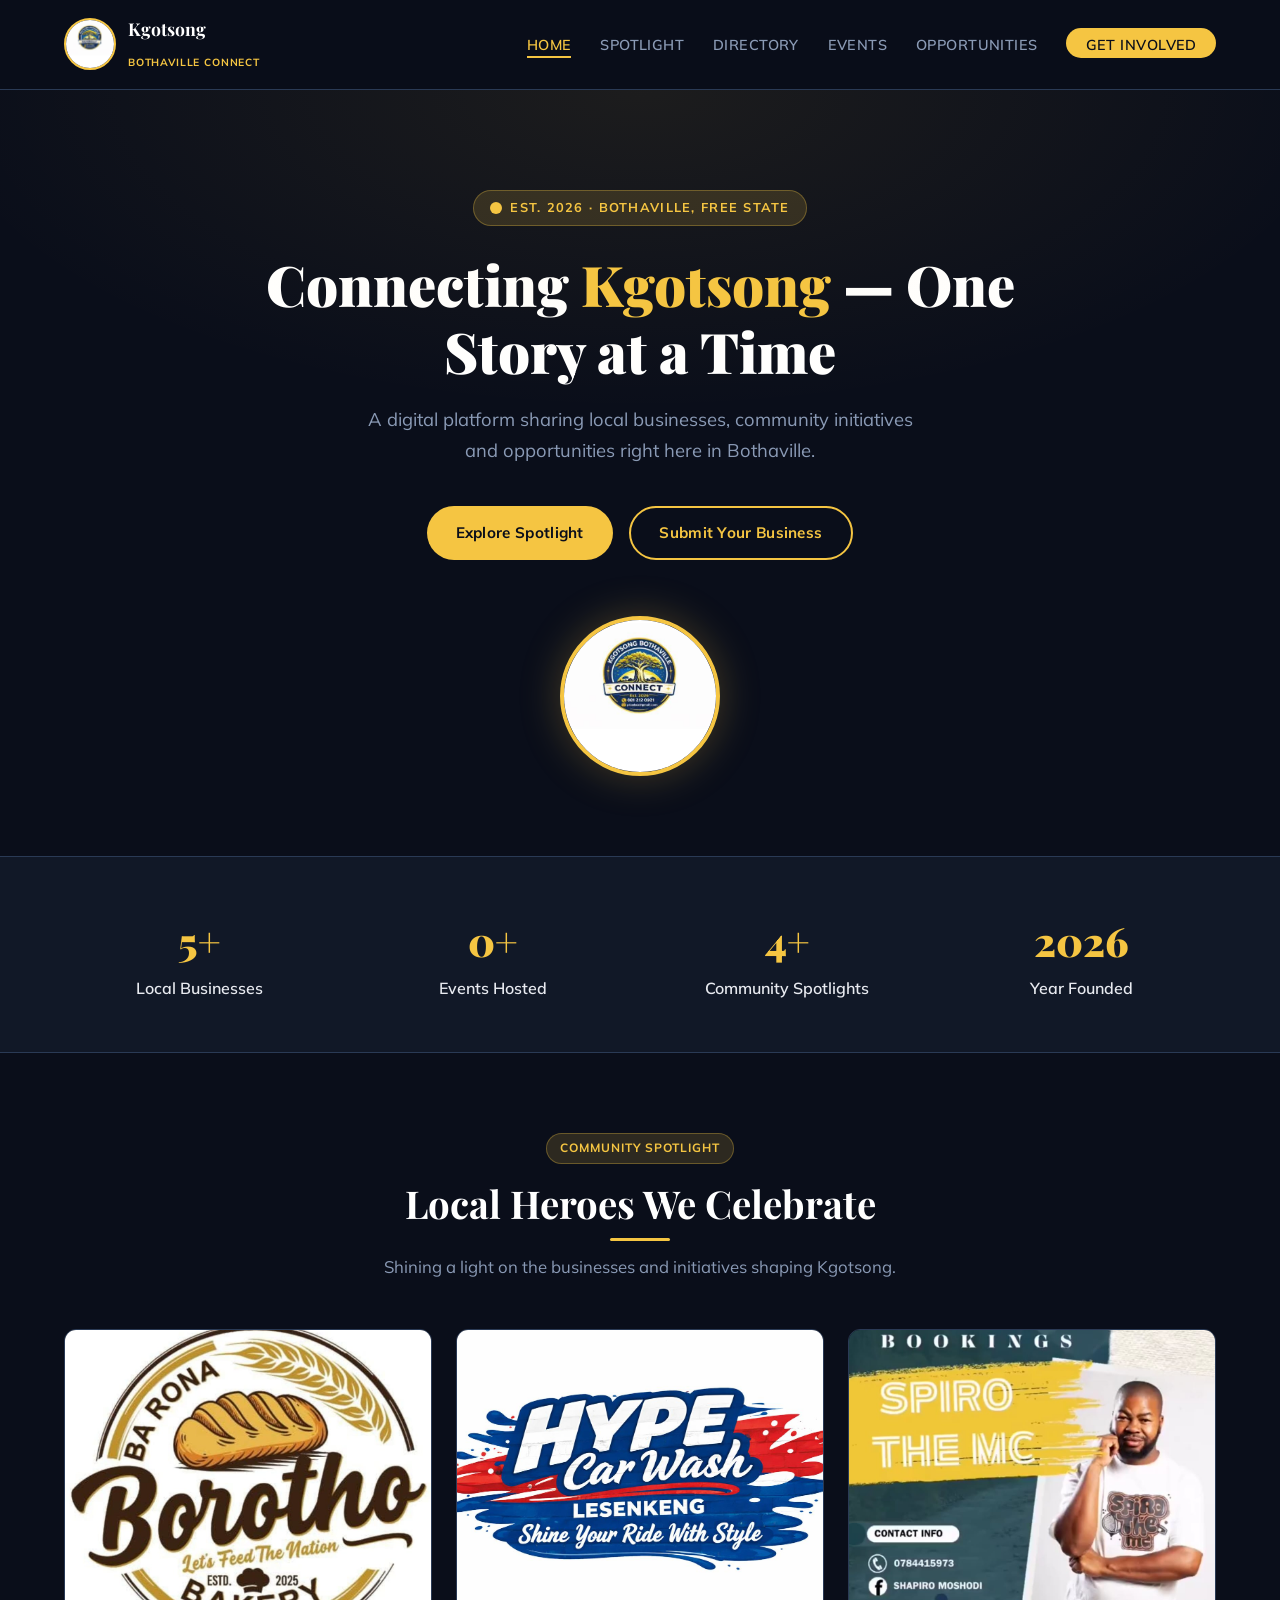
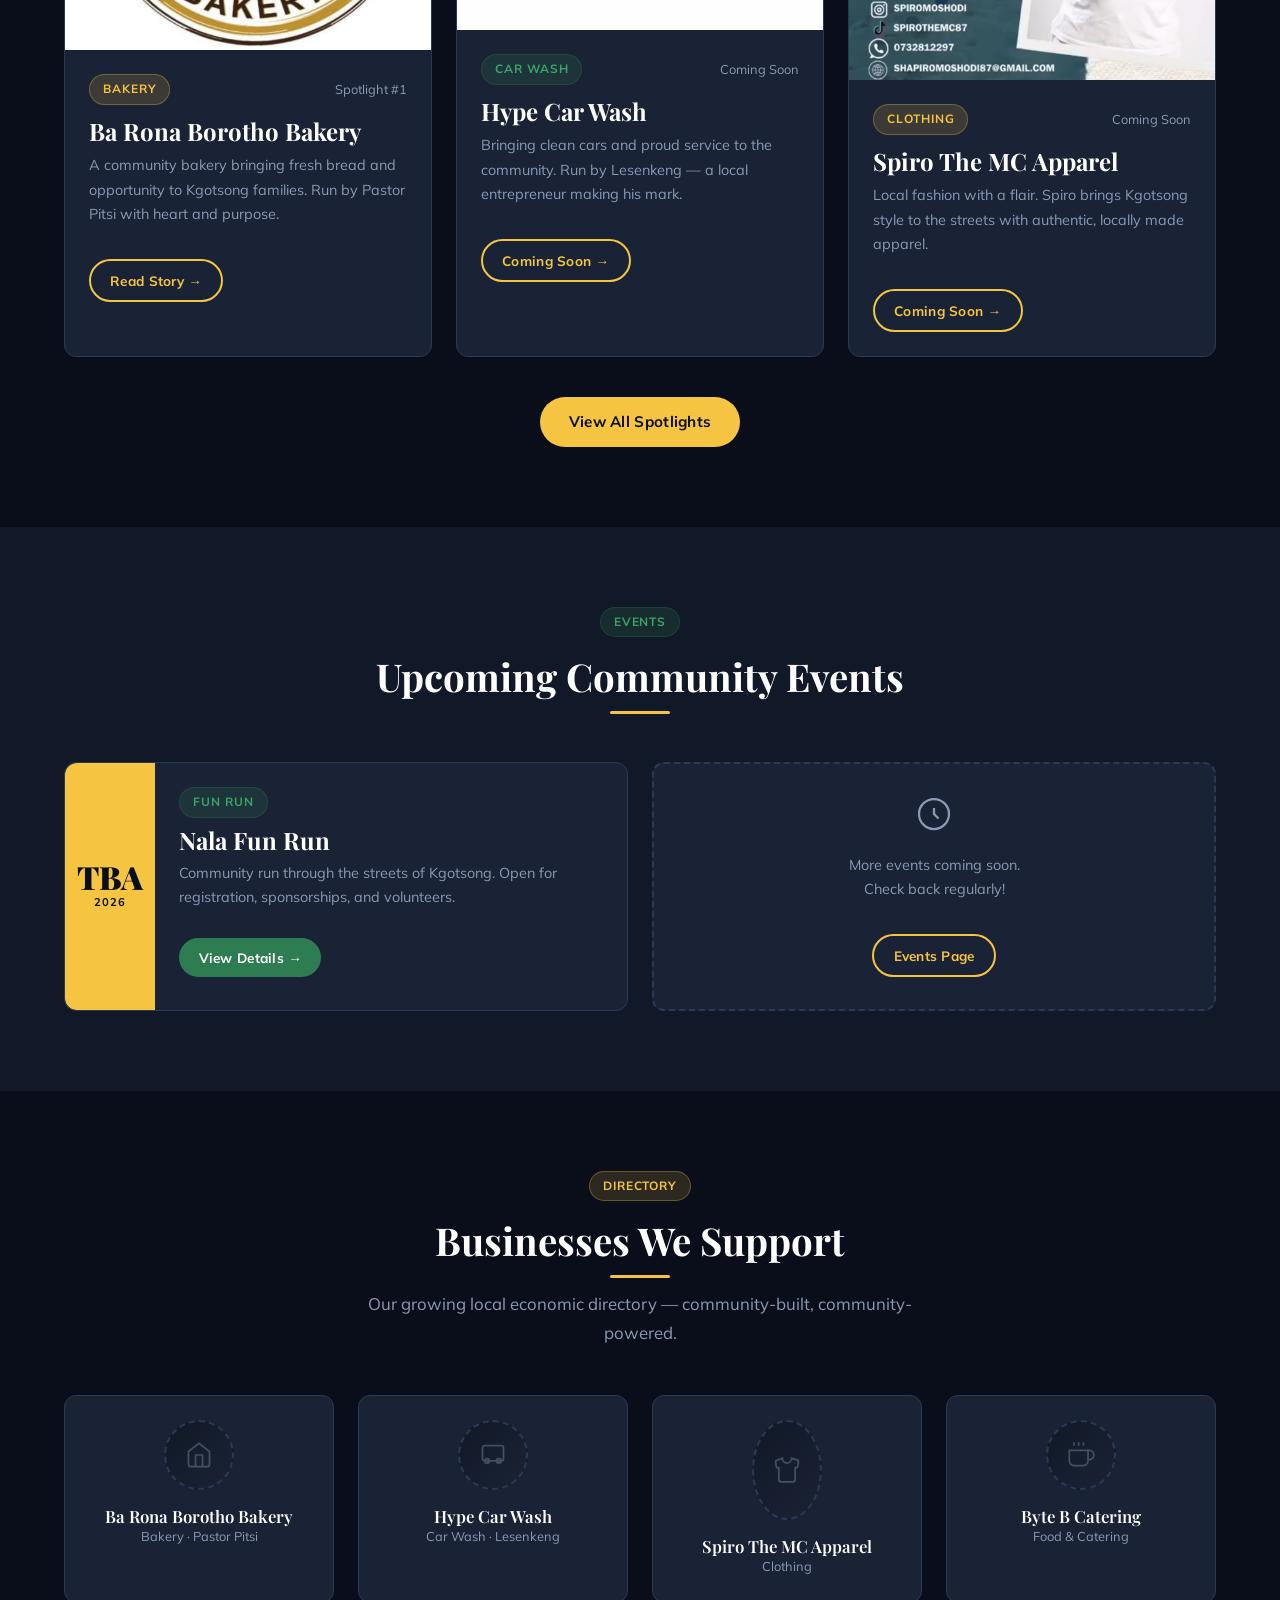
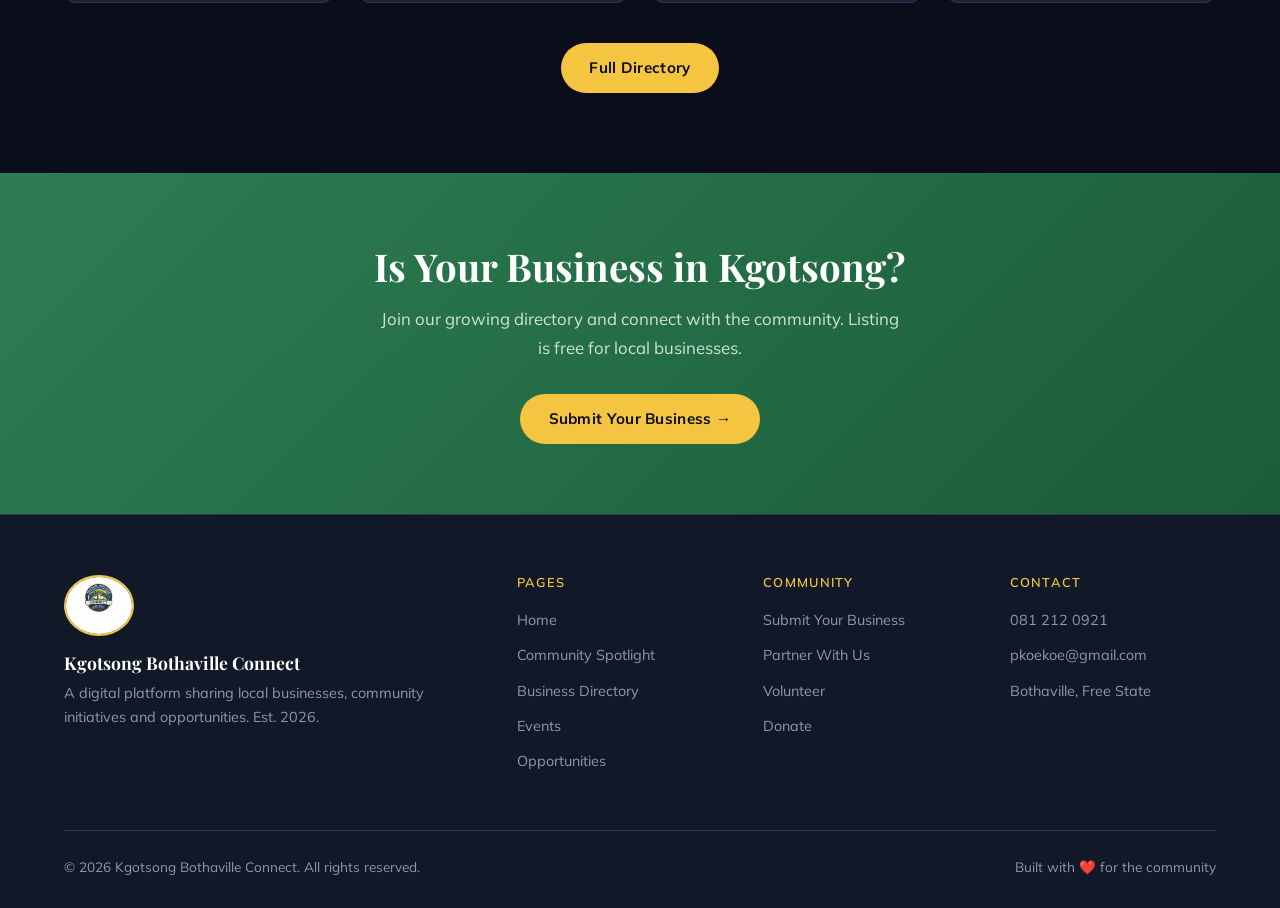
==== index.html @ 286d7a0a "Move files to root for GitHub Pages" ====
<!DOCTYPE html>
<html lang="en">
<head>
  <meta charset="UTF-8" />
  <meta name="viewport" content="width=device-width, initial-scale=1.0" />
  <title>Kgotsong Bothaville Connect</title>
  <link rel="stylesheet" href="css/style.css" />
  <link rel="icon" type="image/jpeg" href="logo.jpeg" />
</head>
<body>

  <!-- NAV -->
  <div id="nav-placeholder"></div>

  <!-- ═══════════════ HERO ═══════════════ -->
  <section class="hero" style="text-align:center;">
    <div class="container">
      <div class="hero-badge">
        <svg width="12" height="12" viewBox="0 0 12 12" fill="currentColor"><circle cx="6" cy="6" r="6"/></svg>
        Est. 2026 · Bothaville, Free State
      </div>
      <h1 class="hero-title" style="max-width:760px;margin:0 auto 1.2rem">
        Connecting <span>Kgotsong</span> — One Story at a Time
      </h1>
      <p style="font-size:1.15rem;max-width:560px;margin:0 auto 2.5rem;color:var(--muted)">
        A digital platform sharing local businesses, community initiatives and opportunities right here in Bothaville.
      </p>
      <div style="display:flex;gap:1rem;justify-content:center;flex-wrap:wrap">
        <a href="pages/spotlight.html" class="btn btn-primary">Explore Spotlight</a>
        <a href="pages/support.html" class="btn btn-outline">Submit Your Business</a>
      </div>

      <!-- Logo hero image -->
      <div style="margin-top:3.5rem">
        <img
          src="images/logo.jpeg"
          alt="Kgotsong Bothaville Connect"
          style="width:160px;height:160px;border-radius:50%;object-fit:cover;border:4px solid var(--gold);box-shadow:0 0 40px rgba(245,197,66,0.25);margin:0 auto"
          onerror="this.outerHTML='<div class=\'img-placeholder\' style=\'width:160px;height:160px;border-radius:50%;margin:0 auto\'><svg width=48 height=48 viewBox=\'0 0 24 24\' fill=\'none\' stroke=\'currentColor\' stroke-width=\'1.5\'><circle cx=12 cy=12 r=10/><path d=\'M12 6v6l4 2\'/></svg><span>Logo</span></div>'"
        />
      </div>
    </div>
  </section>

  <!-- ═══════════════ STATS ═══════════════ -->
  <section class="section-sm stats-section" style="background:var(--deep);border-top:1px solid var(--border);border-bottom:1px solid var(--border)">
    <div class="container">
      <div class="grid-4" style="text-align:center">
        <div class="fade-up">
          <div style="font-family:'Playfair Display',serif;font-size:2.5rem;font-weight:900;color:var(--gold)" data-count="6" data-suffix="+">0+</div>
          <p style="margin:0;font-weight:600;color:var(--text)">Local Businesses</p>
        </div>
        <div class="fade-up">
          <div style="font-family:'Playfair Display',serif;font-size:2.5rem;font-weight:900;color:var(--gold)" data-count="1" data-suffix="+">0+</div>
          <p style="margin:0;font-weight:600;color:var(--text)">Events Hosted</p>
        </div>
        <div class="fade-up">
          <div style="font-family:'Playfair Display',serif;font-size:2.5rem;font-weight:900;color:var(--gold)" data-count="5" data-suffix="+">0+</div>
          <p style="margin:0;font-weight:600;color:var(--text)">Community Spotlights</p>
        </div>
        <div class="fade-up">
          <div style="font-family:'Playfair Display',serif;font-size:2.5rem;font-weight:900;color:var(--gold)">2026</div>
          <p style="margin:0;font-weight:600;color:var(--text)">Year Founded</p>
        </div>
      </div>
    </div>
  </section>

  <!-- ═══════════════ LATEST SPOTLIGHT ═══════════════ -->
  <section class="section">
    <div class="container">
      <div class="section-header fade-up">
        <span class="tag tag-gold">Community Spotlight</span>
        <h2 style="margin-top:1rem">Local Heroes We Celebrate</h2>
        <div class="gold-line"></div>
        <p>Shining a light on the businesses and initiatives shaping Kgotsong.</p>
      </div>

      <div class="grid-3">
        <!-- Spotlight 1 — Ba Rona Borotho Bakery -->
        <div class="card fade-up">
          <img src="images/barona-borotho.jpeg" alt="Ba Rona Borotho Bakery" class="card-img" style="object-fit:cover;height:320px;width:100%" />
          <div class="card-body">
            <div style="display:flex;justify-content:space-between;align-items:center;margin-bottom:0.75rem">
              <span class="tag tag-gold">Bakery</span>
              <span style="font-size:0.8rem;color:var(--muted)">Spotlight #1</span>
            </div>
            <h3>Ba Rona Borotho Bakery</h3>
            <p style="font-size:0.9rem;margin-top:0.5rem">A community bakery bringing fresh bread and opportunity to Kgotsong families. Run by Pastor Pitsi with heart and purpose.</p>
            <a href="pages/spotlight.html#barona" class="btn btn-outline" style="margin-top:1rem;padding:0.5rem 1.2rem;font-size:0.85rem">Read Story →</a>
          </div>
        </div>

        <!-- Spotlight 2 — Hype Car Wash -->
        <div class="card fade-up">
          <img src="images/hype-carwash.jpeg" alt="Hype Car Wash" class="card-img" style="object-fit:cover;height:300px;width:100%" />
          <div class="card-body">
            <div style="display:flex;justify-content:space-between;align-items:center;margin-bottom:0.75rem">
              <span class="tag tag-green">Car Wash</span>
              <span style="font-size:0.8rem;color:var(--muted)">Coming Soon</span>
            </div>
            <h3>Hype Car Wash</h3>
            <p style="font-size:0.9rem;margin-top:0.5rem">Bringing clean cars and proud service to the community. Run by Lesenkeng — a local entrepreneur making his mark.</p>
            <a href="pages/spotlight.html" class="btn btn-outline" style="margin-top:1rem;padding:0.5rem 1.2rem;font-size:0.85rem">Coming Soon →</a>
          </div>
        </div>

        <!-- Spotlight 3 — Spiro The MC Apparel -->
        <div class="card fade-up">
          <img src="images/spiro-apparel.jpeg" alt="Spiro The MC Apparel" class="card-img" style="object-fit:cover;height:350px;width:100%" />
          <div class="card-body">
            <div style="display:flex;justify-content:space-between;align-items:center;margin-bottom:0.75rem">
              <span class="tag tag-gold">Clothing</span>
              <span style="font-size:0.8rem;color:var(--muted)">Coming Soon</span>
            </div>
            <h3>Spiro The MC Apparel</h3>
            <p style="font-size:0.9rem;margin-top:0.5rem">Local fashion with a flair. Spiro brings Kgotsong style to the streets with authentic, locally made apparel.</p>
            <a href="pages/spotlight.html" class="btn btn-outline" style="margin-top:1rem;padding:0.5rem 1.2rem;font-size:0.85rem">Coming Soon →</a>
          </div>
        </div>
      </div>

      <div style="text-align:center;margin-top:2.5rem">
        <a href="pages/spotlight.html" class="btn btn-primary">View All Spotlights</a>
      </div>
    </div>
  </section>

  <!-- ═══════════════ UPCOMING EVENTS ═══════════════ -->
  <section class="section" style="background:var(--deep)">
    <div class="container">
      <div class="section-header fade-up">
        <span class="tag tag-green">Events</span>
        <h2 style="margin-top:1rem">Upcoming Community Events</h2>
        <div class="gold-line"></div>
      </div>

      <div class="grid-2">
        <div class="card fade-up" style="display:flex;gap:0;">
          <div style="background:var(--gold);color:var(--night);padding:1.5rem;display:flex;flex-direction:column;align-items:center;justify-content:center;min-width:90px;border-radius:var(--radius) 0 0 var(--radius)">
            <span style="font-family:'Playfair Display',serif;font-size:2rem;font-weight:900;line-height:1">TBA</span>
            <span style="font-size:0.7rem;font-weight:700;text-transform:uppercase;letter-spacing:0.1em">2026</span>
          </div>
          <div class="card-body">
            <span class="tag tag-green" style="margin-bottom:0.5rem">Fun Run</span>
            <h3>Nala Fun Run</h3>
            <p style="font-size:0.9rem;margin-top:0.4rem">Community run through the streets of Kgotsong. Open for registration, sponsorships, and volunteers.</p>
            <a href="pages/events.html" class="btn btn-green" style="margin-top:0.75rem;padding:0.5rem 1.2rem;font-size:0.85rem">View Details →</a>
          </div>
        </div>

        <div class="card fade-up" style="border:2px dashed var(--border);display:flex;align-items:center;justify-content:center;padding:2rem;text-align:center;min-height:160px">
          <div>
            <svg width="36" height="36" viewBox="0 0 24 24" fill="none" stroke="var(--muted)" stroke-width="1.5" style="margin:0 auto 0.75rem"><circle cx="12" cy="12" r="10"/><path d="M12 8v4l3 3"/></svg>
            <p style="font-size:0.9rem">More events coming soon.<br>Check back regularly!</p>
            <a href="pages/events.html" class="btn btn-outline" style="margin-top:1rem;padding:0.5rem 1.2rem;font-size:0.85rem">Events Page</a>
          </div>
        </div>
      </div>
    </div>
  </section>

  <!-- ═══════════════ BUSINESSES SECTION ═══════════════ -->
  <section class="section">
    <div class="container">
      <div class="section-header fade-up">
        <span class="tag tag-gold">Directory</span>
        <h2 style="margin-top:1rem">Businesses We Support</h2>
        <div class="gold-line"></div>
        <p>Our growing local economic directory — community-built, community-powered.</p>
      </div>

      <div class="grid-4">
        <div class="card fade-up" style="text-align:center;padding:1.5rem">
          <div class="img-placeholder" style="width:70px;height:70px;border-radius:50%;margin:0 auto 1rem">
            <svg width="28" height="28" viewBox="0 0 24 24" fill="none" stroke="currentColor" stroke-width="1.5"><path d="M3 9l9-7 9 7v11a2 2 0 01-2 2H5a2 2 0 01-2-2z"/><polyline points="9 22 9 12 15 12 15 22"/></svg>
          </div>
          <h4>Ba Rona Borotho Bakery</h4>
          <p style="font-size:0.8rem;color:var(--muted)">Bakery · Pastor Pitsi</p>
        </div>
        <div class="card fade-up" style="text-align:center;padding:1.5rem">
          <div class="img-placeholder" style="width:70px;height:70px;border-radius:50%;margin:0 auto 1rem">
            <svg width="28" height="28" viewBox="0 0 24 24" fill="none" stroke="currentColor" stroke-width="1.5"><path d="M19 17H5a2 2 0 01-2-2V6a2 2 0 012-2h14a2 2 0 012 2v9a2 2 0 01-2 2z"/><circle cx="7" cy="17" r="2"/><circle cx="17" cy="17" r="2"/></svg>
          </div>
          <h4>Hype Car Wash</h4>
          <p style="font-size:0.8rem;color:var(--muted)">Car Wash · Lesenkeng</p>
        </div>
        <div class="card fade-up" style="text-align:center;padding:1.5rem">
          <div class="img-placeholder" style="width:70px;height:100px;border-radius:50%;margin:0 auto 1rem">
            <svg width="28" height="28" viewBox="0 0 24 24" fill="none" stroke="currentColor" stroke-width="1.5"><path d="M20.38 3.46L16 2a4 4 0 01-8 0L3.62 3.46a2 2 0 00-1.34 2.23l.58 3.57a1 1 0 00.99.84H5v10a2 2 0 002 2h10a2 2 0 002-2V10h1.15a1 1 0 00.99-.84l.58-3.57a2 2 0 00-1.34-2.23z"/></svg>
          </div>
          <h4>Spiro The MC Apparel</h4>
          <p style="font-size:0.8rem;color:var(--muted)">Clothing</p>
        </div>
        <div class="card fade-up" style="text-align:center;padding:1.5rem">
          <div class="img-placeholder" style="width:70px;height:70px;border-radius:50%;margin:0 auto 1rem">
            <svg width="28" height="28" viewBox="0 0 24 24" fill="none" stroke="currentColor" stroke-width="1.5"><path d="M18 8h1a4 4 0 010 8h-1M2 8h16v9a4 4 0 01-4 4H6a4 4 0 01-4-4V8zM6 1v3M10 1v3M14 1v3"/></svg>
          </div>
          <h4>Byte B Catering</h4>
          <p style="font-size:0.8rem;color:var(--muted)">Food & Catering</p>
        </div>
      </div>

      <div style="text-align:center;margin-top:2.5rem">
        <a href="pages/directory.html" class="btn btn-primary">Full Directory</a>
      </div>
    </div>
  </section>

  <!-- ═══════════════ CTA BAND ═══════════════ -->
  <section style="background:linear-gradient(135deg,var(--green) 0%,#1a5c38 100%);padding:70px 0">
    <div class="container" style="text-align:center">
      <h2 class="fade-up" style="color:var(--white)">Is Your Business in Kgotsong?</h2>
      <p class="fade-up" style="max-width:520px;margin:1rem auto;color:rgba(255,255,255,0.8);font-size:1.05rem">Join our growing directory and connect with the community. Listing is free for local businesses.</p>
      <a href="pages/support.html" class="btn btn-primary fade-up" style="margin-top:1rem">Submit Your Business →</a>
    </div>
  </section>

  <!-- FOOTER -->
  <div id="footer-placeholder"></div>

  <script src="js/nav.js"></script>
  <script src="js/main.js"></script>
</body>
</html>
---- css/style.css ----
/* =============================================
   KGOTSONG BOTHAVILLE CONNECT — Main Stylesheet
   ============================================= */

@import url('https://fonts.googleapis.com/css2?family=Playfair+Display:wght@400;700;900&family=Mulish:wght@300;400;600;700&display=swap');

/* ── CSS Variables ── */
:root {
  --night: #0a0e1a;
  --deep: #111827;
  --card: #1a2235;
  --border: #2a3a55;
  --gold: #f5c542;
  --gold-light: #fde98a;
  --gold-dim: rgba(245,197,66,0.15);
  --green: #2e7d52;
  --green-light: #3da368;
  --text: #e8eaf0;
  --muted: #8a9ab5;
  --white: #ffffff;
  --radius: 12px;
  --shadow: 0 8px 32px rgba(0,0,0,0.4);
  --transition: 0.3s cubic-bezier(0.4,0,0.2,1);
}

/* ── Reset & Base ── */
*, *::before, *::after { box-sizing: border-box; margin: 0; padding: 0; }

html { scroll-behavior: smooth; }

body {
  font-family: 'Mulish', sans-serif;
  background: var(--night);
  color: var(--text);
  line-height: 1.7;
  font-size: 16px;
  overflow-x: hidden;
}

img { max-width: 100%; height: auto; display: block; }
a { color: var(--gold); text-decoration: none; transition: var(--transition); }
a:hover { color: var(--gold-light); }
ul { list-style: none; }

/* ── Typography ── */
h1, h2, h3, h4 {
  font-family: 'Playfair Display', serif;
  line-height: 1.2;
  color: var(--white);
}

h1 { font-size: clamp(2rem, 5vw, 3.5rem); font-weight: 900; }
h2 { font-size: clamp(1.5rem, 3vw, 2.4rem); font-weight: 700; }
h3 { font-size: clamp(1.1rem, 2vw, 1.5rem); font-weight: 700; }
h4 { font-size: 1.05rem; font-weight: 600; }

p { color: var(--muted); margin-bottom: 1rem; }
p:last-child { margin-bottom: 0; }

/* ── Layout Utilities ── */
.container { max-width: 1200px; margin: 0 auto; padding: 0 1.5rem; }
.section { padding: 80px 0; }
.section-sm { padding: 50px 0; }

.section-header {
  text-align: center;
  margin-bottom: 3rem;
}
.section-header p {
  max-width: 600px;
  margin: 0.75rem auto 0;
  font-size: 1.05rem;
}

.gold-line {
  width: 60px;
  height: 3px;
  background: var(--gold);
  margin: 0.75rem auto 0;
  border-radius: 2px;
}

/* ── Header / Nav ── */
header {
  position: sticky;
  top: 0;
  z-index: 1000;
  background: rgba(10,14,26,0.95);
  backdrop-filter: blur(12px);
  border-bottom: 1px solid var(--border);
}

nav {
  display: flex;
  align-items: center;
  justify-content: space-between;
  padding: 0.9rem 1.5rem;
  max-width: 1200px;
  margin: 0 auto;
}

.nav-logo {
  display: flex;
  align-items: center;
  gap: 0.75rem;
  font-family: 'Playfair Display', serif;
  font-weight: 700;
  color: var(--white);
  font-size: 1.1rem;
}

.nav-logo img {
  width: 52px;
  height: 52px;
  border-radius: 50%;
  object-fit: cover;
  border: 2px solid var(--gold);
}

.nav-links {
  display: flex;
  gap: 1.8rem;
  align-items: center;
}

.nav-links a {
  color: var(--muted);
  font-weight: 600;
  font-size: 0.9rem;
  letter-spacing: 0.03em;
  text-transform: uppercase;
  position: relative;
  padding-bottom: 4px;
}

.nav-links a::after {
  content: '';
  position: absolute;
  left: 0; bottom: 0;
  width: 0; height: 2px;
  background: var(--gold);
  transition: var(--transition);
}

.nav-links a:hover, .nav-links a.active {
  color: var(--gold);
}
.nav-links a:hover::after, .nav-links a.active::after {
  width: 100%;
}

.nav-cta {
  background: var(--gold);
  color: var(--night) !important;
  padding: 0.5rem 1.2rem;
  border-radius: 50px;
  font-weight: 700;
}
.nav-cta::after { display: none !important; }
.nav-cta:hover { background: var(--gold-light) !important; color: var(--night) !important; }

/* Hamburger */
.hamburger {
  display: none;
  flex-direction: column;
  gap: 5px;
  cursor: pointer;
  background: none;
  border: none;
  padding: 4px;
}
.hamburger span {
  width: 26px; height: 2px;
  background: var(--text);
  border-radius: 2px;
  transition: var(--transition);
}

/* ── Buttons ── */
.btn {
  display: inline-flex;
  align-items: center;
  gap: 0.5rem;
  padding: 0.75rem 1.8rem;
  border-radius: 50px;
  font-weight: 700;
  font-size: 0.95rem;
  cursor: pointer;
  transition: var(--transition);
  border: none;
  letter-spacing: 0.02em;
}

.btn-primary {
  background: var(--gold);
  color: var(--night);
}
.btn-primary:hover {
  background: var(--gold-light);
  color: var(--night);
  transform: translateY(-2px);
  box-shadow: 0 8px 20px rgba(245,197,66,0.35);
}

.btn-outline {
  background: transparent;
  color: var(--gold);
  border: 2px solid var(--gold);
}
.btn-outline:hover {
  background: var(--gold-dim);
  transform: translateY(-2px);
}

.btn-green {
  background: var(--green);
  color: var(--white);
}
.btn-green:hover {
  background: var(--green-light);
  color: var(--white);
  transform: translateY(-2px);
  box-shadow: 0 8px 20px rgba(46,125,82,0.4);
}

/* ── Cards ── */
.card {
  background: var(--card);
  border: 1px solid var(--border);
  border-radius: var(--radius);
  overflow: hidden;
  transition: var(--transition);
}
.card:hover {
  transform: translateY(-5px);
  border-color: var(--gold);
  box-shadow: var(--shadow);
}

.card-img {
  width: 100%;
  height: 200px;
  object-fit: cover;
  background: var(--deep);
}

.card-body { padding: 1.5rem; }

/* ── Image Placeholder ── */
.img-placeholder {
  background: linear-gradient(135deg, var(--deep), var(--card));
  border: 2px dashed var(--border);
  border-radius: var(--radius);
  display: flex;
  flex-direction: column;
  align-items: center;
  justify-content: center;
  color: var(--muted);
  font-size: 0.85rem;
  gap: 0.5rem;
  font-weight: 600;
  letter-spacing: 0.05em;
  text-transform: uppercase;
}
.img-placeholder svg { opacity: 0.4; }

/* ── Tag / Badge ── */
.tag {
  display: inline-block;
  padding: 0.25rem 0.8rem;
  border-radius: 50px;
  font-size: 0.75rem;
  font-weight: 700;
  letter-spacing: 0.08em;
  text-transform: uppercase;
}
.tag-gold { background: var(--gold-dim); color: var(--gold); border: 1px solid rgba(245,197,66,0.3); }
.tag-green { background: rgba(46,125,82,0.2); color: var(--green-light); border: 1px solid rgba(46,125,82,0.3); }

/* ── Grid Layouts ── */
.grid-3 { display: grid; grid-template-columns: repeat(3, 1fr); gap: 1.5rem; }
.grid-2 { display: grid; grid-template-columns: repeat(2, 1fr); gap: 1.5rem; }
.grid-4 { display: grid; grid-template-columns: repeat(4, 1fr); gap: 1.5rem; }

/* ── Hero (shared) ── */
.hero {
  position: relative;
  padding: 100px 0 80px;
  overflow: hidden;
}

.hero::before {
  content: '';
  position: absolute;
  inset: 0;
  background: radial-gradient(ellipse 80% 60% at 50% 0%, rgba(245,197,66,0.08) 0%, transparent 70%);
  pointer-events: none;
}

.hero-badge {
  display: inline-flex;
  align-items: center;
  gap: 0.5rem;
  background: var(--gold-dim);
  border: 1px solid rgba(245,197,66,0.3);
  color: var(--gold);
  padding: 0.4rem 1rem;
  border-radius: 50px;
  font-size: 0.8rem;
  font-weight: 700;
  letter-spacing: 0.1em;
  text-transform: uppercase;
  margin-bottom: 1.5rem;
}

.hero-title span { color: var(--gold); }

/* ── Footer ── */
footer {
  background: var(--deep);
  border-top: 1px solid var(--border);
  padding: 60px 0 30px;
}

.footer-grid {
  display: grid;
  grid-template-columns: 2fr 1fr 1fr 1fr;
  gap: 2.5rem;
  margin-bottom: 3rem;
}

.footer-brand img {
  width: 70px;
  border-radius: 50%;
  margin-bottom: 1rem;
  border: 2px solid var(--gold);
}

.footer-brand p { font-size: 0.9rem; }

.footer-col h4 {
  color: var(--gold);
  font-family: 'Mulish', sans-serif;
  font-size: 0.8rem;
  text-transform: uppercase;
  letter-spacing: 0.1em;
  margin-bottom: 1rem;
}

.footer-col ul li { margin-bottom: 0.5rem; }
.footer-col ul li a { color: var(--muted); font-size: 0.9rem; }
.footer-col ul li a:hover { color: var(--gold); }

.footer-bottom {
  border-top: 1px solid var(--border);
  padding-top: 1.5rem;
  display: flex;
  justify-content: space-between;
  align-items: center;
  font-size: 0.85rem;
  color: var(--muted);
}

/* ── Star divider ── */
.divider {
  display: flex;
  align-items: center;
  gap: 1rem;
  margin: 3rem 0;
  color: var(--border);
}
.divider::before, .divider::after {
  content: '';
  flex: 1;
  height: 1px;
  background: var(--border);
}

/* ── Scroll animations ── */
.fade-up {
  opacity: 0;
  transform: translateY(30px);
  transition: opacity 0.6s ease, transform 0.6s ease;
}
.fade-up.visible {
  opacity: 1;
  transform: translateY(0);
}

/* ── Responsive ── */
@media (max-width: 1024px) {
  .grid-4 { grid-template-columns: repeat(2, 1fr); }
  .footer-grid { grid-template-columns: 1fr 1fr; }
}

@media (max-width: 768px) {
  .nav-links { display: none; flex-direction: column; position: fixed; top: 72px; left: 0; right: 0; background: var(--deep); padding: 2rem; gap: 1.2rem; border-bottom: 1px solid var(--border); }
  .nav-links.open { display: flex; }
  .hamburger { display: flex; }
  .grid-3, .grid-2 { grid-template-columns: 1fr; }
  .grid-4 { grid-template-columns: 1fr; }
  .footer-grid { grid-template-columns: 1fr; }
  .footer-bottom { flex-direction: column; gap: 0.5rem; text-align: center; }
  .hero { padding: 70px 0 50px; }
}
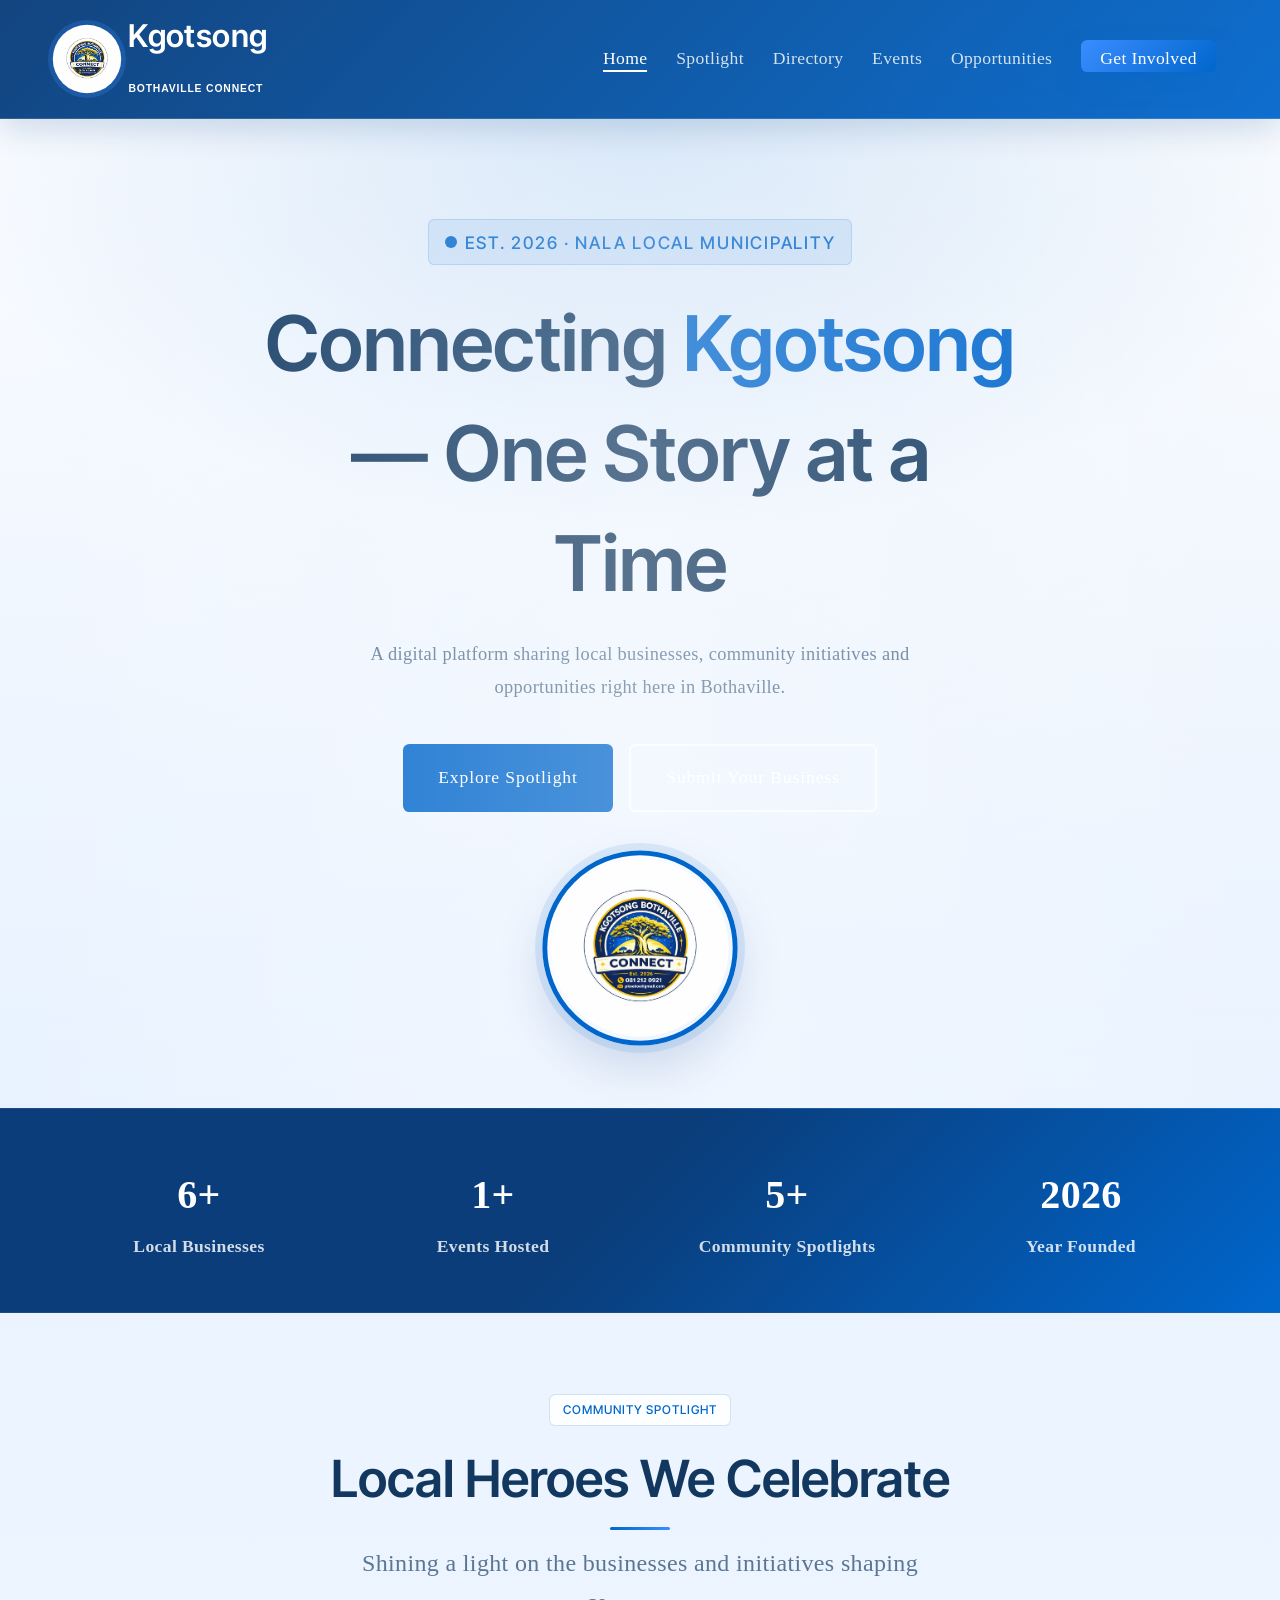
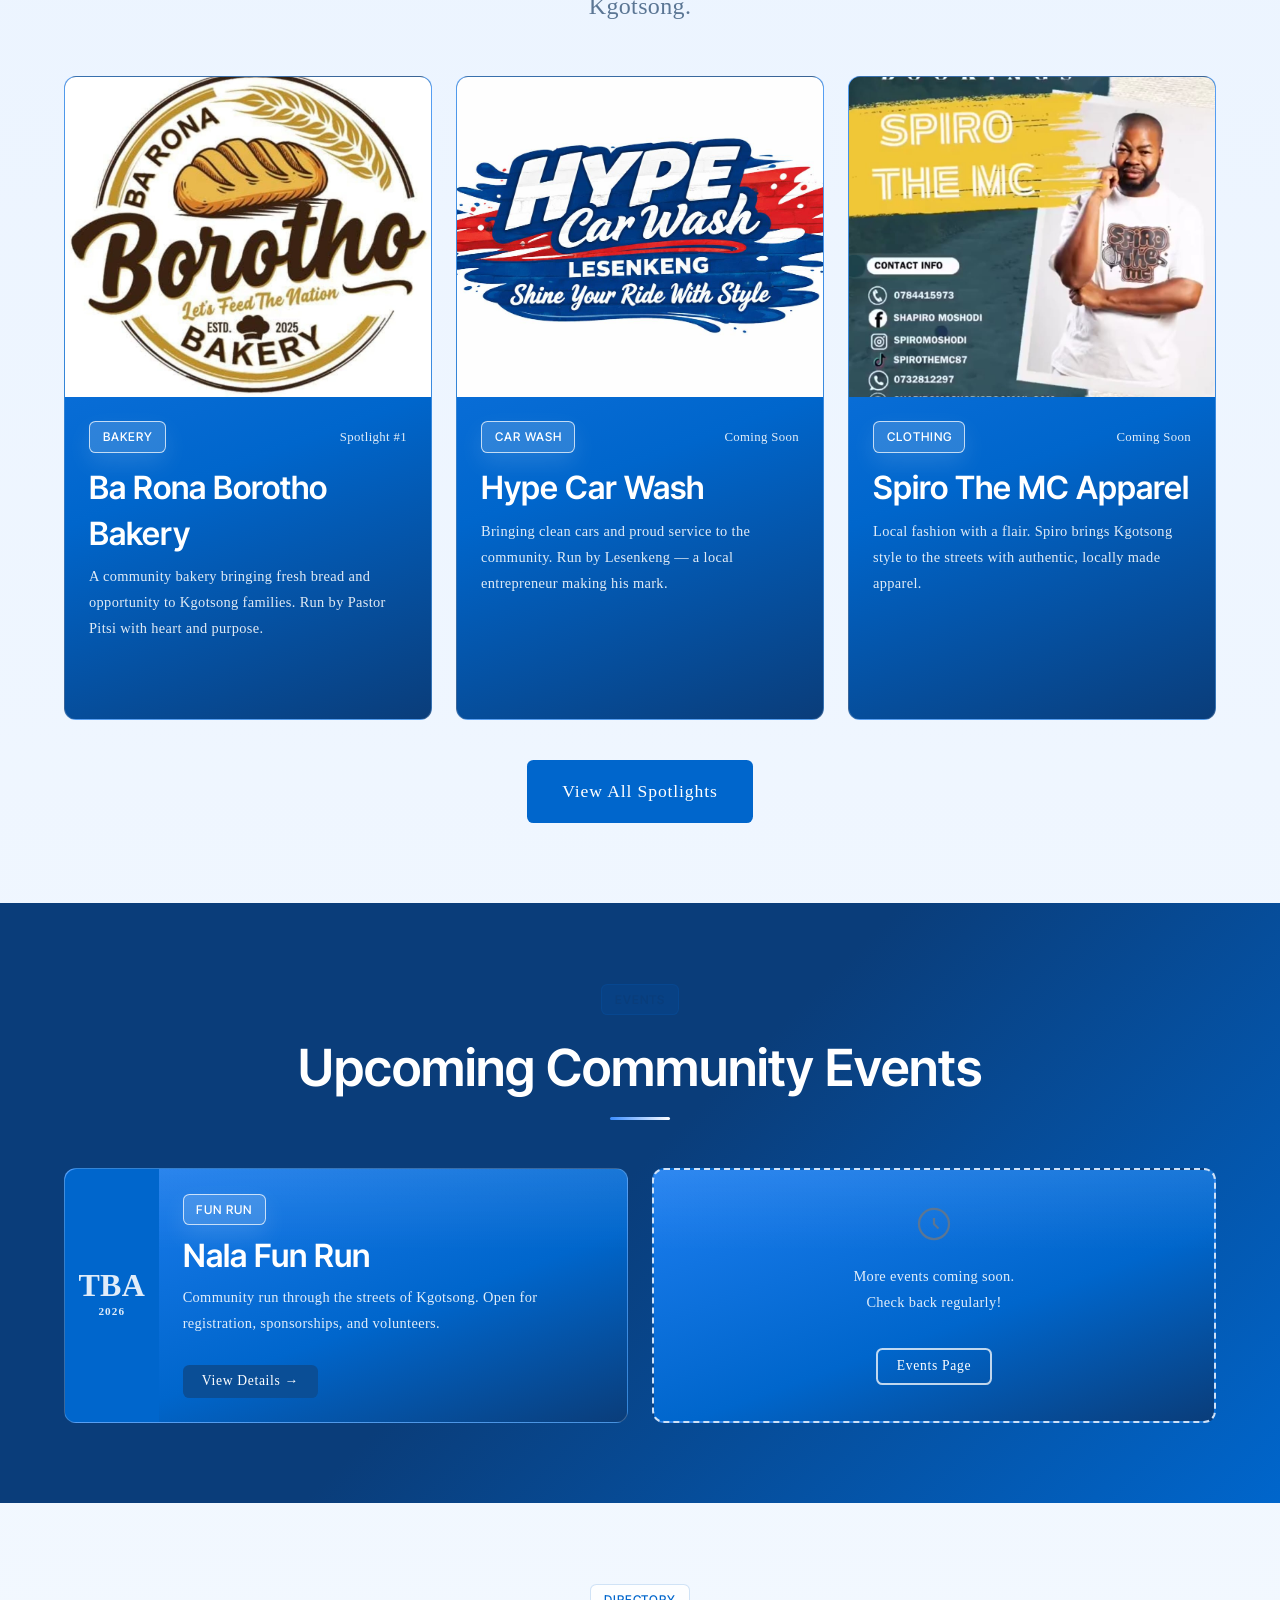
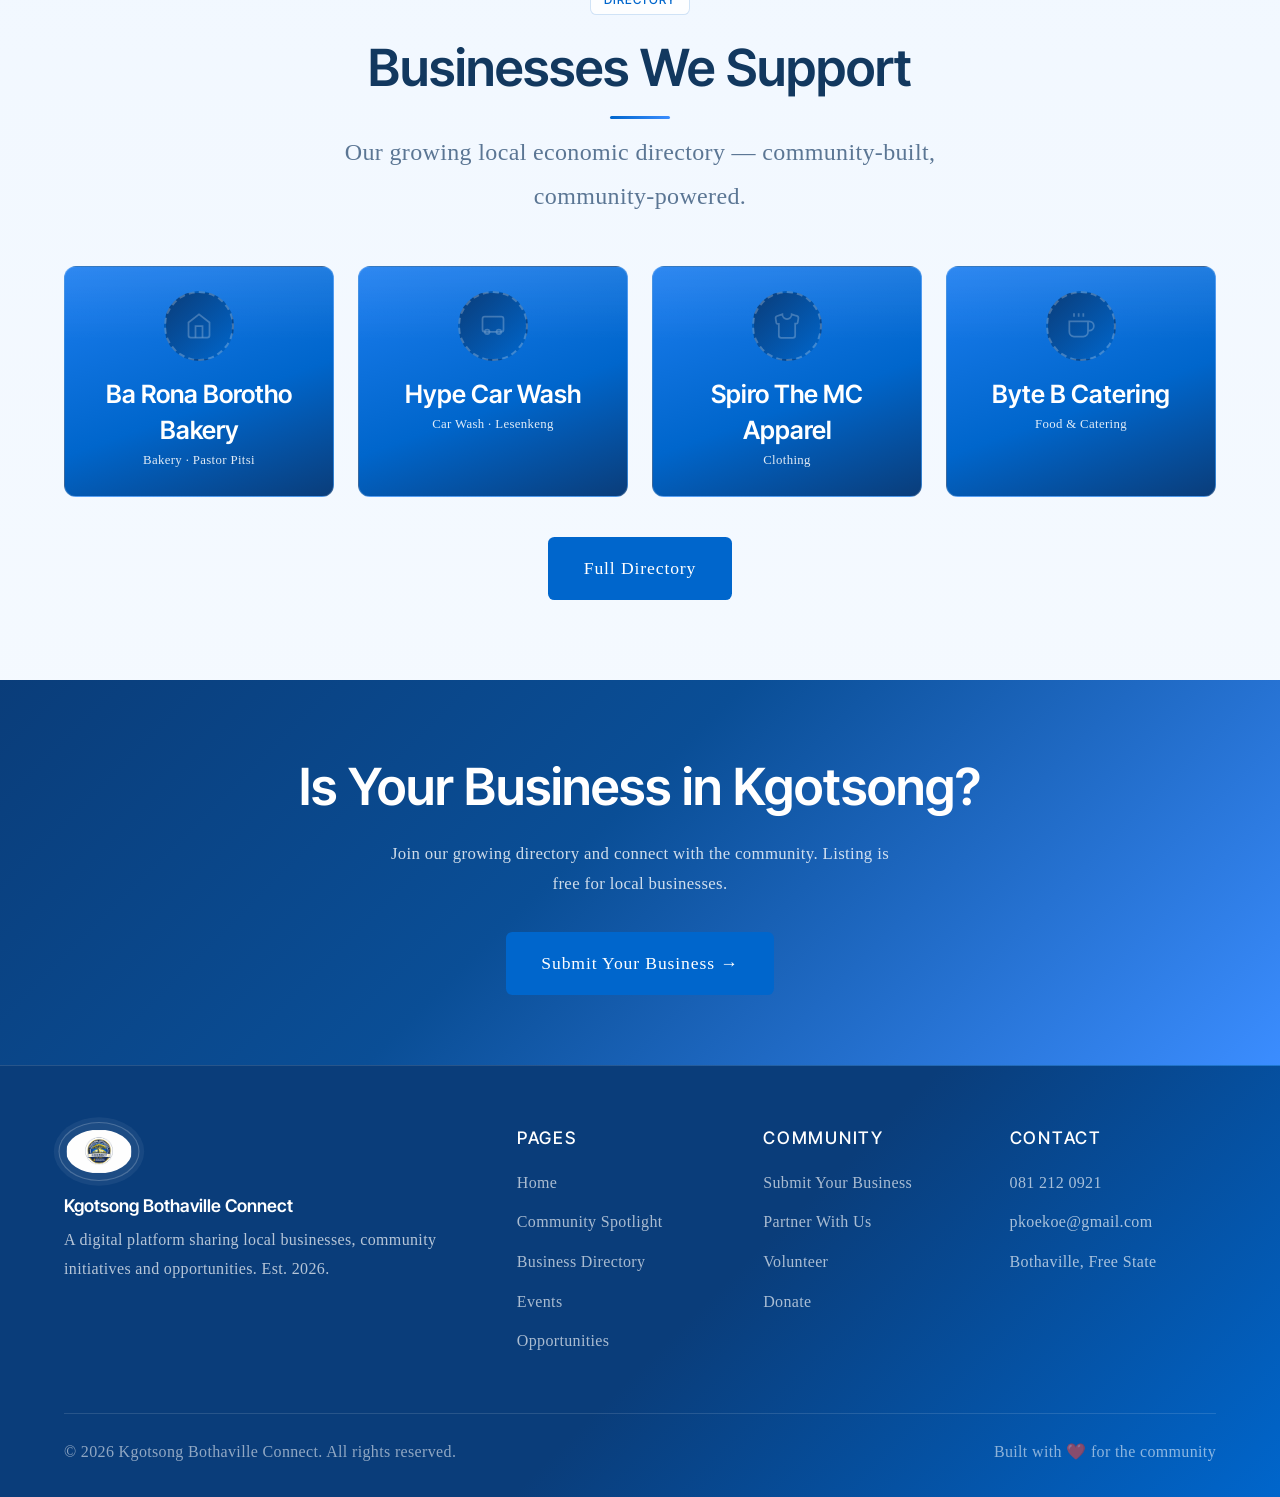
==== commit 769a27d3: "Fixes" ====
--- a/index.html
+++ b/index.html
@@ -2,224 +2,14 @@
 <html lang="en">
 <head>
   <meta charset="UTF-8" />
+  <meta http-equiv="refresh" content="0; url=kgotsong/index.html" />
   <meta name="viewport" content="width=device-width, initial-scale=1.0" />
   <title>Kgotsong Bothaville Connect</title>
-  <link rel="stylesheet" href="css/style.css" />
-  <link rel="icon" type="image/jpeg" href="logo.jpeg" />
+  <script>
+    window.location.replace("kgotsong/index.html");
+  </script>
 </head>
 <body>
-
-  <!-- NAV -->
-  <div id="nav-placeholder"></div>
-
-  <!-- ═══════════════ HERO ═══════════════ -->
-  <section class="hero" style="text-align:center;">
-    <div class="container">
-      <div class="hero-badge">
-        <svg width="12" height="12" viewBox="0 0 12 12" fill="currentColor"><circle cx="6" cy="6" r="6"/></svg>
-        Est. 2026 · Bothaville, Free State
-      </div>
-      <h1 class="hero-title" style="max-width:760px;margin:0 auto 1.2rem">
-        Connecting <span>Kgotsong</span> — One Story at a Time
-      </h1>
-      <p style="font-size:1.15rem;max-width:560px;margin:0 auto 2.5rem;color:var(--muted)">
-        A digital platform sharing local businesses, community initiatives and opportunities right here in Bothaville.
-      </p>
-      <div style="display:flex;gap:1rem;justify-content:center;flex-wrap:wrap">
-        <a href="pages/spotlight.html" class="btn btn-primary">Explore Spotlight</a>
-        <a href="pages/support.html" class="btn btn-outline">Submit Your Business</a>
-      </div>
-
-      <!-- Logo hero image -->
-      <div style="margin-top:3.5rem">
-        <img
-          src="images/logo.jpeg"
-          alt="Kgotsong Bothaville Connect"
-          style="width:160px;height:160px;border-radius:50%;object-fit:cover;border:4px solid var(--gold);box-shadow:0 0 40px rgba(245,197,66,0.25);margin:0 auto"
-          onerror="this.outerHTML='<div class=\'img-placeholder\' style=\'width:160px;height:160px;border-radius:50%;margin:0 auto\'><svg width=48 height=48 viewBox=\'0 0 24 24\' fill=\'none\' stroke=\'currentColor\' stroke-width=\'1.5\'><circle cx=12 cy=12 r=10/><path d=\'M12 6v6l4 2\'/></svg><span>Logo</span></div>'"
-        />
-      </div>
-    </div>
-  </section>
-
-  <!-- ═══════════════ STATS ═══════════════ -->
-  <section class="section-sm stats-section" style="background:var(--deep);border-top:1px solid var(--border);border-bottom:1px solid var(--border)">
-    <div class="container">
-      <div class="grid-4" style="text-align:center">
-        <div class="fade-up">
-          <div style="font-family:'Playfair Display',serif;font-size:2.5rem;font-weight:900;color:var(--gold)" data-count="6" data-suffix="+">0+</div>
-          <p style="margin:0;font-weight:600;color:var(--text)">Local Businesses</p>
-        </div>
-        <div class="fade-up">
-          <div style="font-family:'Playfair Display',serif;font-size:2.5rem;font-weight:900;color:var(--gold)" data-count="1" data-suffix="+">0+</div>
-          <p style="margin:0;font-weight:600;color:var(--text)">Events Hosted</p>
-        </div>
-        <div class="fade-up">
-          <div style="font-family:'Playfair Display',serif;font-size:2.5rem;font-weight:900;color:var(--gold)" data-count="5" data-suffix="+">0+</div>
-          <p style="margin:0;font-weight:600;color:var(--text)">Community Spotlights</p>
-        </div>
-        <div class="fade-up">
-          <div style="font-family:'Playfair Display',serif;font-size:2.5rem;font-weight:900;color:var(--gold)">2026</div>
-          <p style="margin:0;font-weight:600;color:var(--text)">Year Founded</p>
-        </div>
-      </div>
-    </div>
-  </section>
-
-  <!-- ═══════════════ LATEST SPOTLIGHT ═══════════════ -->
-  <section class="section">
-    <div class="container">
-      <div class="section-header fade-up">
-        <span class="tag tag-gold">Community Spotlight</span>
-        <h2 style="margin-top:1rem">Local Heroes We Celebrate</h2>
-        <div class="gold-line"></div>
-        <p>Shining a light on the businesses and initiatives shaping Kgotsong.</p>
-      </div>
-
-      <div class="grid-3">
-        <!-- Spotlight 1 — Ba Rona Borotho Bakery -->
-        <div class="card fade-up">
-          <img src="images/barona-borotho.jpeg" alt="Ba Rona Borotho Bakery" class="card-img" style="object-fit:cover;height:320px;width:100%" />
-          <div class="card-body">
-            <div style="display:flex;justify-content:space-between;align-items:center;margin-bottom:0.75rem">
-              <span class="tag tag-gold">Bakery</span>
-              <span style="font-size:0.8rem;color:var(--muted)">Spotlight #1</span>
-            </div>
-            <h3>Ba Rona Borotho Bakery</h3>
-            <p style="font-size:0.9rem;margin-top:0.5rem">A community bakery bringing fresh bread and opportunity to Kgotsong families. Run by Pastor Pitsi with heart and purpose.</p>
-            <a href="pages/spotlight.html#barona" class="btn btn-outline" style="margin-top:1rem;padding:0.5rem 1.2rem;font-size:0.85rem">Read Story →</a>
-          </div>
-        </div>
-
-        <!-- Spotlight 2 — Hype Car Wash -->
-        <div class="card fade-up">
-          <img src="images/hype-carwash.jpeg" alt="Hype Car Wash" class="card-img" style="object-fit:cover;height:300px;width:100%" />
-          <div class="card-body">
-            <div style="display:flex;justify-content:space-between;align-items:center;margin-bottom:0.75rem">
-              <span class="tag tag-green">Car Wash</span>
-              <span style="font-size:0.8rem;color:var(--muted)">Coming Soon</span>
-            </div>
-            <h3>Hype Car Wash</h3>
-            <p style="font-size:0.9rem;margin-top:0.5rem">Bringing clean cars and proud service to the community. Run by Lesenkeng — a local entrepreneur making his mark.</p>
-            <a href="pages/spotlight.html" class="btn btn-outline" style="margin-top:1rem;padding:0.5rem 1.2rem;font-size:0.85rem">Coming Soon →</a>
-          </div>
-        </div>
-
-        <!-- Spotlight 3 — Spiro The MC Apparel -->
-        <div class="card fade-up">
-          <img src="images/spiro-apparel.jpeg" alt="Spiro The MC Apparel" class="card-img" style="object-fit:cover;height:350px;width:100%" />
-          <div class="card-body">
-            <div style="display:flex;justify-content:space-between;align-items:center;margin-bottom:0.75rem">
-              <span class="tag tag-gold">Clothing</span>
-              <span style="font-size:0.8rem;color:var(--muted)">Coming Soon</span>
-            </div>
-            <h3>Spiro The MC Apparel</h3>
-            <p style="font-size:0.9rem;margin-top:0.5rem">Local fashion with a flair. Spiro brings Kgotsong style to the streets with authentic, locally made apparel.</p>
-            <a href="pages/spotlight.html" class="btn btn-outline" style="margin-top:1rem;padding:0.5rem 1.2rem;font-size:0.85rem">Coming Soon →</a>
-          </div>
-        </div>
-      </div>
-
-      <div style="text-align:center;margin-top:2.5rem">
-        <a href="pages/spotlight.html" class="btn btn-primary">View All Spotlights</a>
-      </div>
-    </div>
-  </section>
-
-  <!-- ═══════════════ UPCOMING EVENTS ═══════════════ -->
-  <section class="section" style="background:var(--deep)">
-    <div class="container">
-      <div class="section-header fade-up">
-        <span class="tag tag-green">Events</span>
-        <h2 style="margin-top:1rem">Upcoming Community Events</h2>
-        <div class="gold-line"></div>
-      </div>
-
-      <div class="grid-2">
-        <div class="card fade-up" style="display:flex;gap:0;">
-          <div style="background:var(--gold);color:var(--night);padding:1.5rem;display:flex;flex-direction:column;align-items:center;justify-content:center;min-width:90px;border-radius:var(--radius) 0 0 var(--radius)">
-            <span style="font-family:'Playfair Display',serif;font-size:2rem;font-weight:900;line-height:1">TBA</span>
-            <span style="font-size:0.7rem;font-weight:700;text-transform:uppercase;letter-spacing:0.1em">2026</span>
-          </div>
-          <div class="card-body">
-            <span class="tag tag-green" style="margin-bottom:0.5rem">Fun Run</span>
-            <h3>Nala Fun Run</h3>
-            <p style="font-size:0.9rem;margin-top:0.4rem">Community run through the streets of Kgotsong. Open for registration, sponsorships, and volunteers.</p>
-            <a href="pages/events.html" class="btn btn-green" style="margin-top:0.75rem;padding:0.5rem 1.2rem;font-size:0.85rem">View Details →</a>
-          </div>
-        </div>
-
-        <div class="card fade-up" style="border:2px dashed var(--border);display:flex;align-items:center;justify-content:center;padding:2rem;text-align:center;min-height:160px">
-          <div>
-            <svg width="36" height="36" viewBox="0 0 24 24" fill="none" stroke="var(--muted)" stroke-width="1.5" style="margin:0 auto 0.75rem"><circle cx="12" cy="12" r="10"/><path d="M12 8v4l3 3"/></svg>
-            <p style="font-size:0.9rem">More events coming soon.<br>Check back regularly!</p>
-            <a href="pages/events.html" class="btn btn-outline" style="margin-top:1rem;padding:0.5rem 1.2rem;font-size:0.85rem">Events Page</a>
-          </div>
-        </div>
-      </div>
-    </div>
-  </section>
-
-  <!-- ═══════════════ BUSINESSES SECTION ═══════════════ -->
-  <section class="section">
-    <div class="container">
-      <div class="section-header fade-up">
-        <span class="tag tag-gold">Directory</span>
-        <h2 style="margin-top:1rem">Businesses We Support</h2>
-        <div class="gold-line"></div>
-        <p>Our growing local economic directory — community-built, community-powered.</p>
-      </div>
-
-      <div class="grid-4">
-        <div class="card fade-up" style="text-align:center;padding:1.5rem">
-          <div class="img-placeholder" style="width:70px;height:70px;border-radius:50%;margin:0 auto 1rem">
-            <svg width="28" height="28" viewBox="0 0 24 24" fill="none" stroke="currentColor" stroke-width="1.5"><path d="M3 9l9-7 9 7v11a2 2 0 01-2 2H5a2 2 0 01-2-2z"/><polyline points="9 22 9 12 15 12 15 22"/></svg>
-          </div>
-          <h4>Ba Rona Borotho Bakery</h4>
-          <p style="font-size:0.8rem;color:var(--muted)">Bakery · Pastor Pitsi</p>
-        </div>
-        <div class="card fade-up" style="text-align:center;padding:1.5rem">
-          <div class="img-placeholder" style="width:70px;height:70px;border-radius:50%;margin:0 auto 1rem">
-            <svg width="28" height="28" viewBox="0 0 24 24" fill="none" stroke="currentColor" stroke-width="1.5"><path d="M19 17H5a2 2 0 01-2-2V6a2 2 0 012-2h14a2 2 0 012 2v9a2 2 0 01-2 2z"/><circle cx="7" cy="17" r="2"/><circle cx="17" cy="17" r="2"/></svg>
-          </div>
-          <h4>Hype Car Wash</h4>
-          <p style="font-size:0.8rem;color:var(--muted)">Car Wash · Lesenkeng</p>
-        </div>
-        <div class="card fade-up" style="text-align:center;padding:1.5rem">
-          <div class="img-placeholder" style="width:70px;height:100px;border-radius:50%;margin:0 auto 1rem">
-            <svg width="28" height="28" viewBox="0 0 24 24" fill="none" stroke="currentColor" stroke-width="1.5"><path d="M20.38 3.46L16 2a4 4 0 01-8 0L3.62 3.46a2 2 0 00-1.34 2.23l.58 3.57a1 1 0 00.99.84H5v10a2 2 0 002 2h10a2 2 0 002-2V10h1.15a1 1 0 00.99-.84l.58-3.57a2 2 0 00-1.34-2.23z"/></svg>
-          </div>
-          <h4>Spiro The MC Apparel</h4>
-          <p style="font-size:0.8rem;color:var(--muted)">Clothing</p>
-        </div>
-        <div class="card fade-up" style="text-align:center;padding:1.5rem">
-          <div class="img-placeholder" style="width:70px;height:70px;border-radius:50%;margin:0 auto 1rem">
-            <svg width="28" height="28" viewBox="0 0 24 24" fill="none" stroke="currentColor" stroke-width="1.5"><path d="M18 8h1a4 4 0 010 8h-1M2 8h16v9a4 4 0 01-4 4H6a4 4 0 01-4-4V8zM6 1v3M10 1v3M14 1v3"/></svg>
-          </div>
-          <h4>Byte B Catering</h4>
-          <p style="font-size:0.8rem;color:var(--muted)">Food & Catering</p>
-        </div>
-      </div>
-
-      <div style="text-align:center;margin-top:2.5rem">
-        <a href="pages/directory.html" class="btn btn-primary">Full Directory</a>
-      </div>
-    </div>
-  </section>
-
-  <!-- ═══════════════ CTA BAND ═══════════════ -->
-  <section style="background:linear-gradient(135deg,var(--green) 0%,#1a5c38 100%);padding:70px 0">
-    <div class="container" style="text-align:center">
-      <h2 class="fade-up" style="color:var(--white)">Is Your Business in Kgotsong?</h2>
-      <p class="fade-up" style="max-width:520px;margin:1rem auto;color:rgba(255,255,255,0.8);font-size:1.05rem">Join our growing directory and connect with the community. Listing is free for local businesses.</p>
-      <a href="pages/support.html" class="btn btn-primary fade-up" style="margin-top:1rem">Submit Your Business →</a>
-    </div>
-  </section>
-
-  <!-- FOOTER -->
-  <div id="footer-placeholder"></div>
-
-  <script src="js/nav.js"></script>
-  <script src="js/main.js"></script>
+  <p>If you are not redirected automatically, <a href="kgotsong/index.html">open the site</a>.</p>
 </body>
-</html>+</html>
